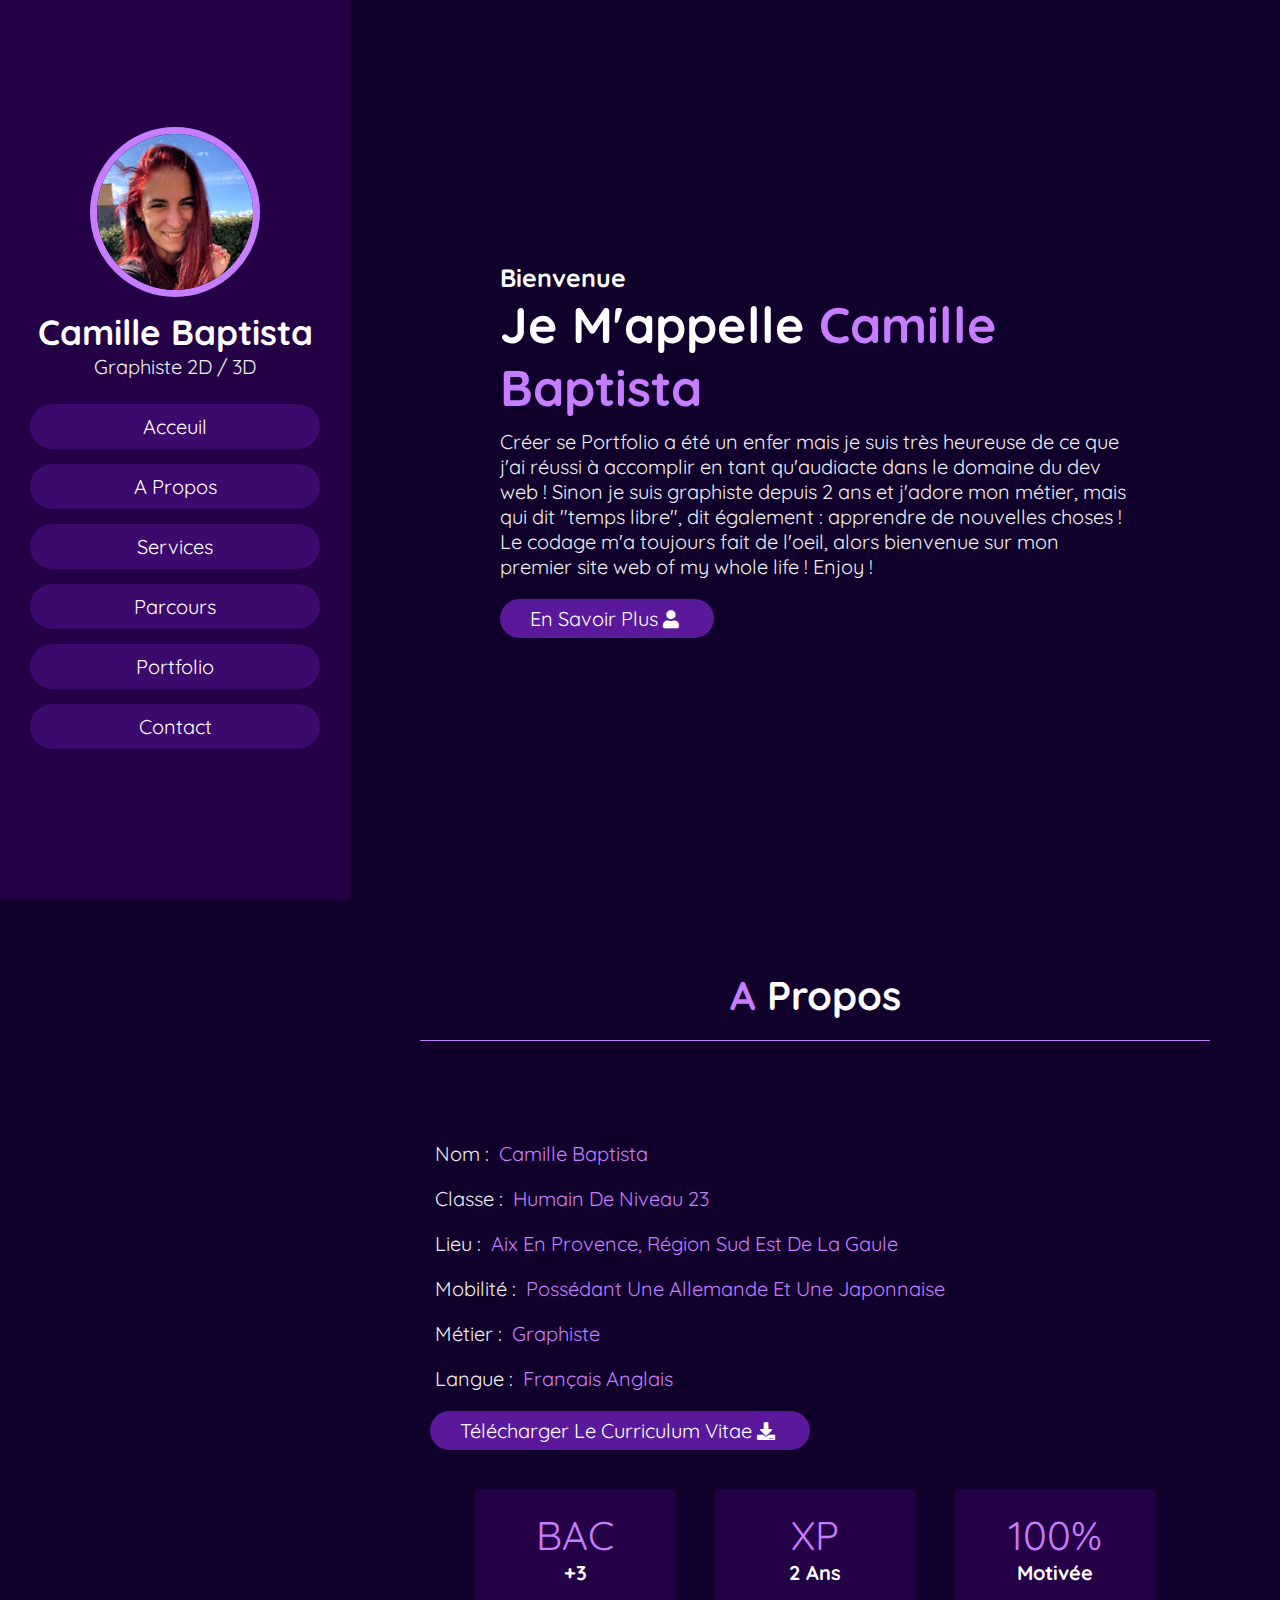
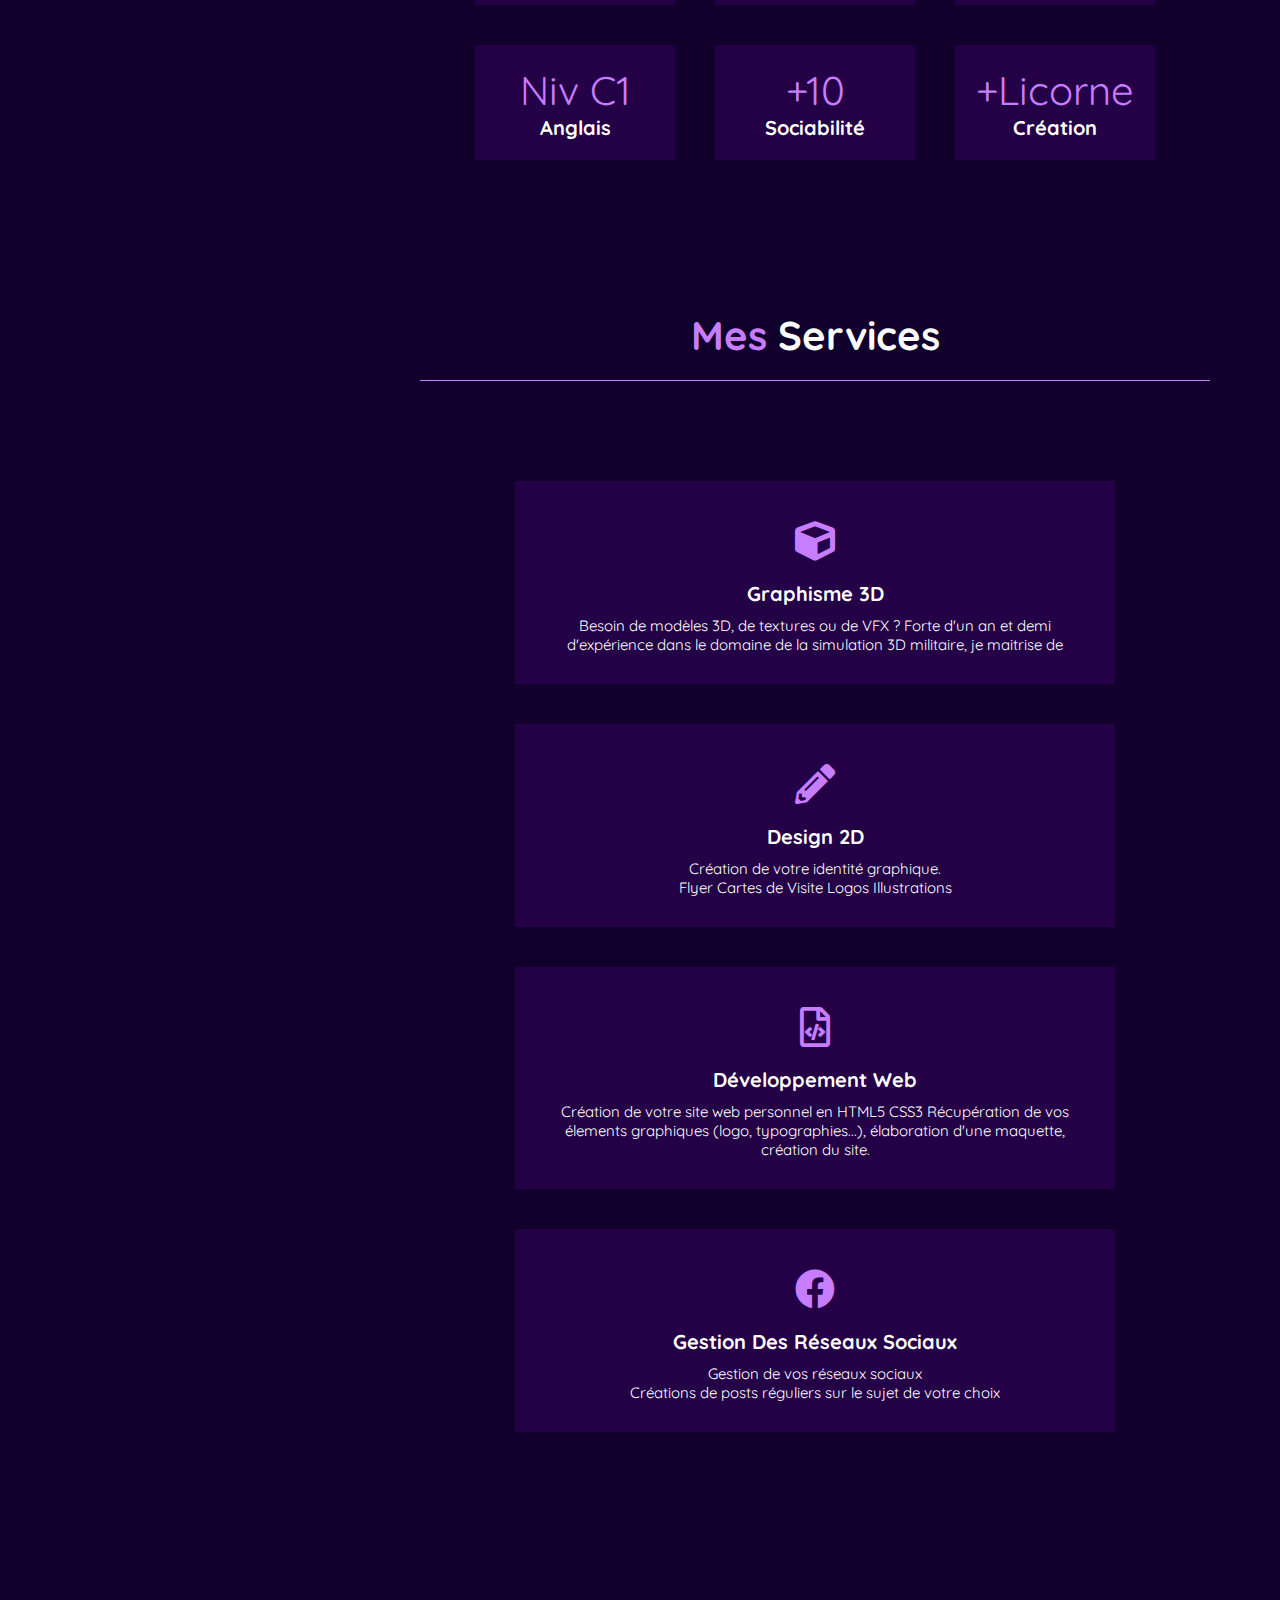
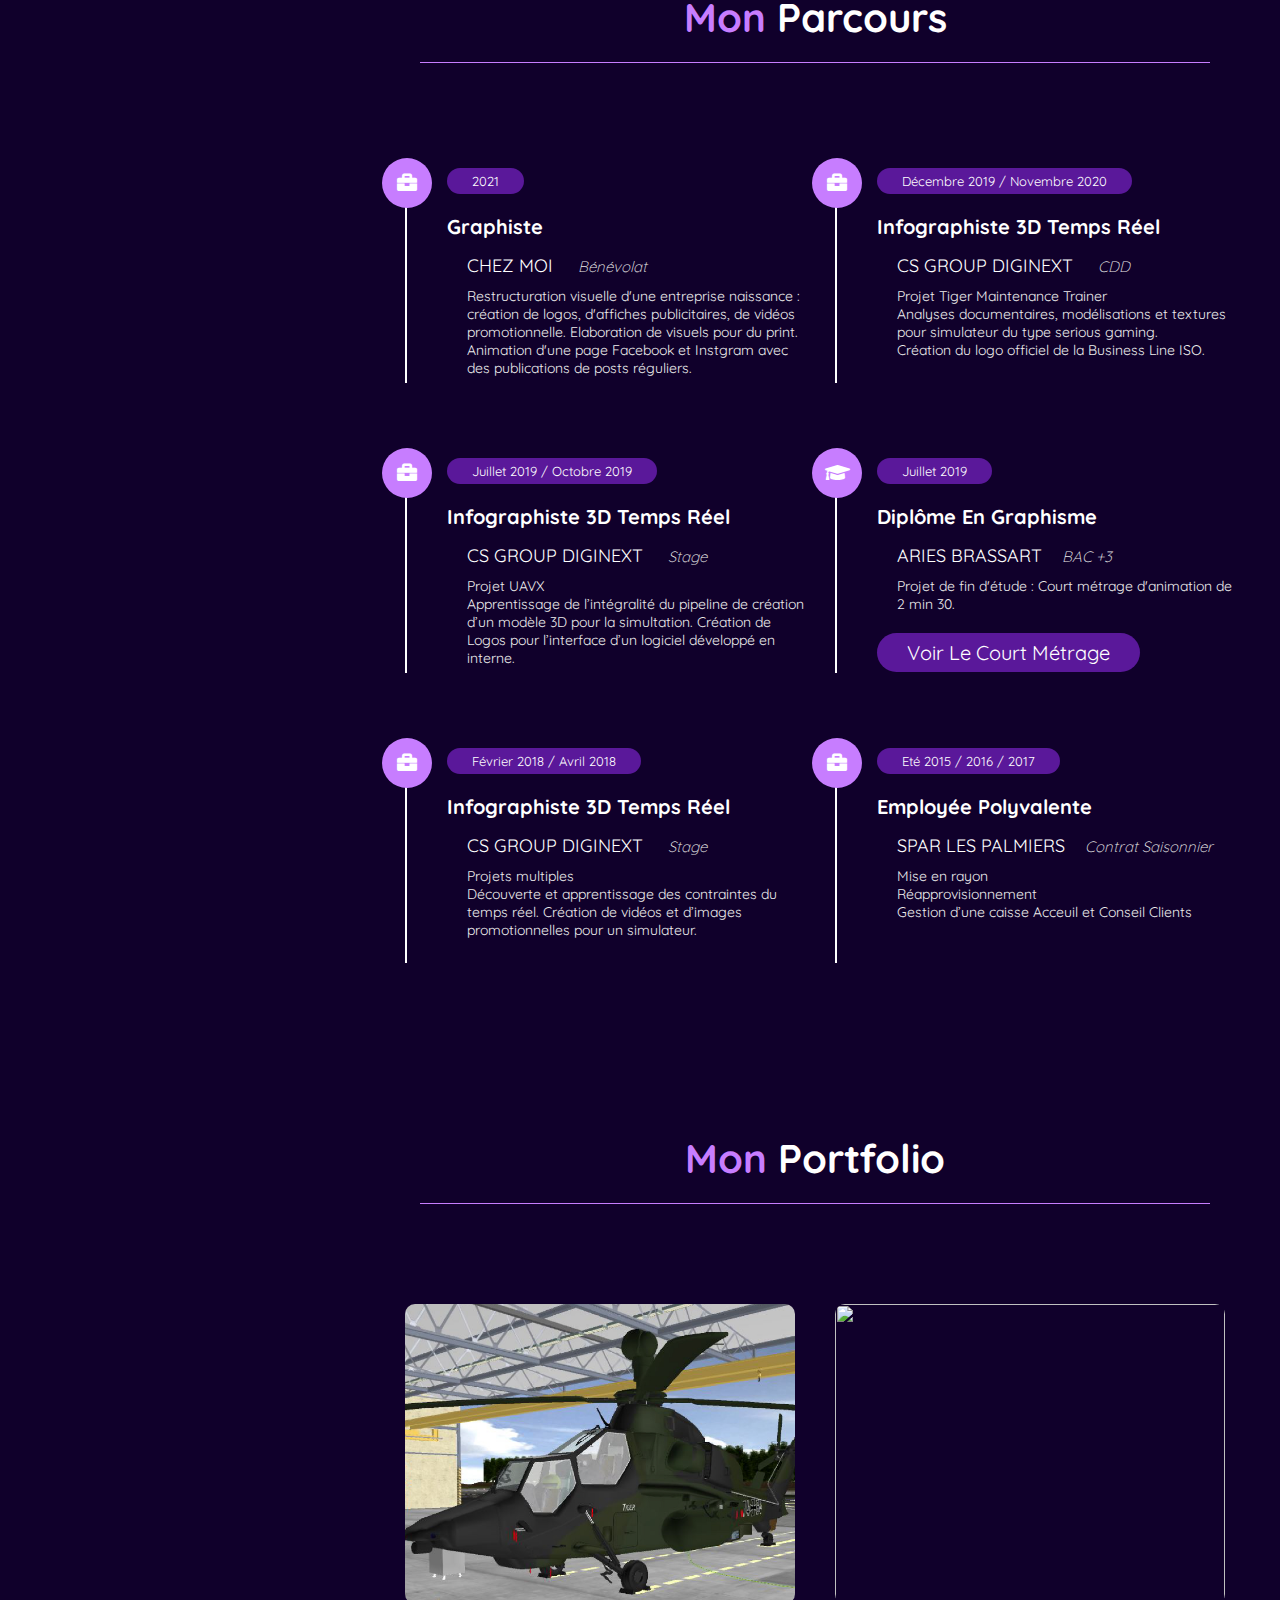
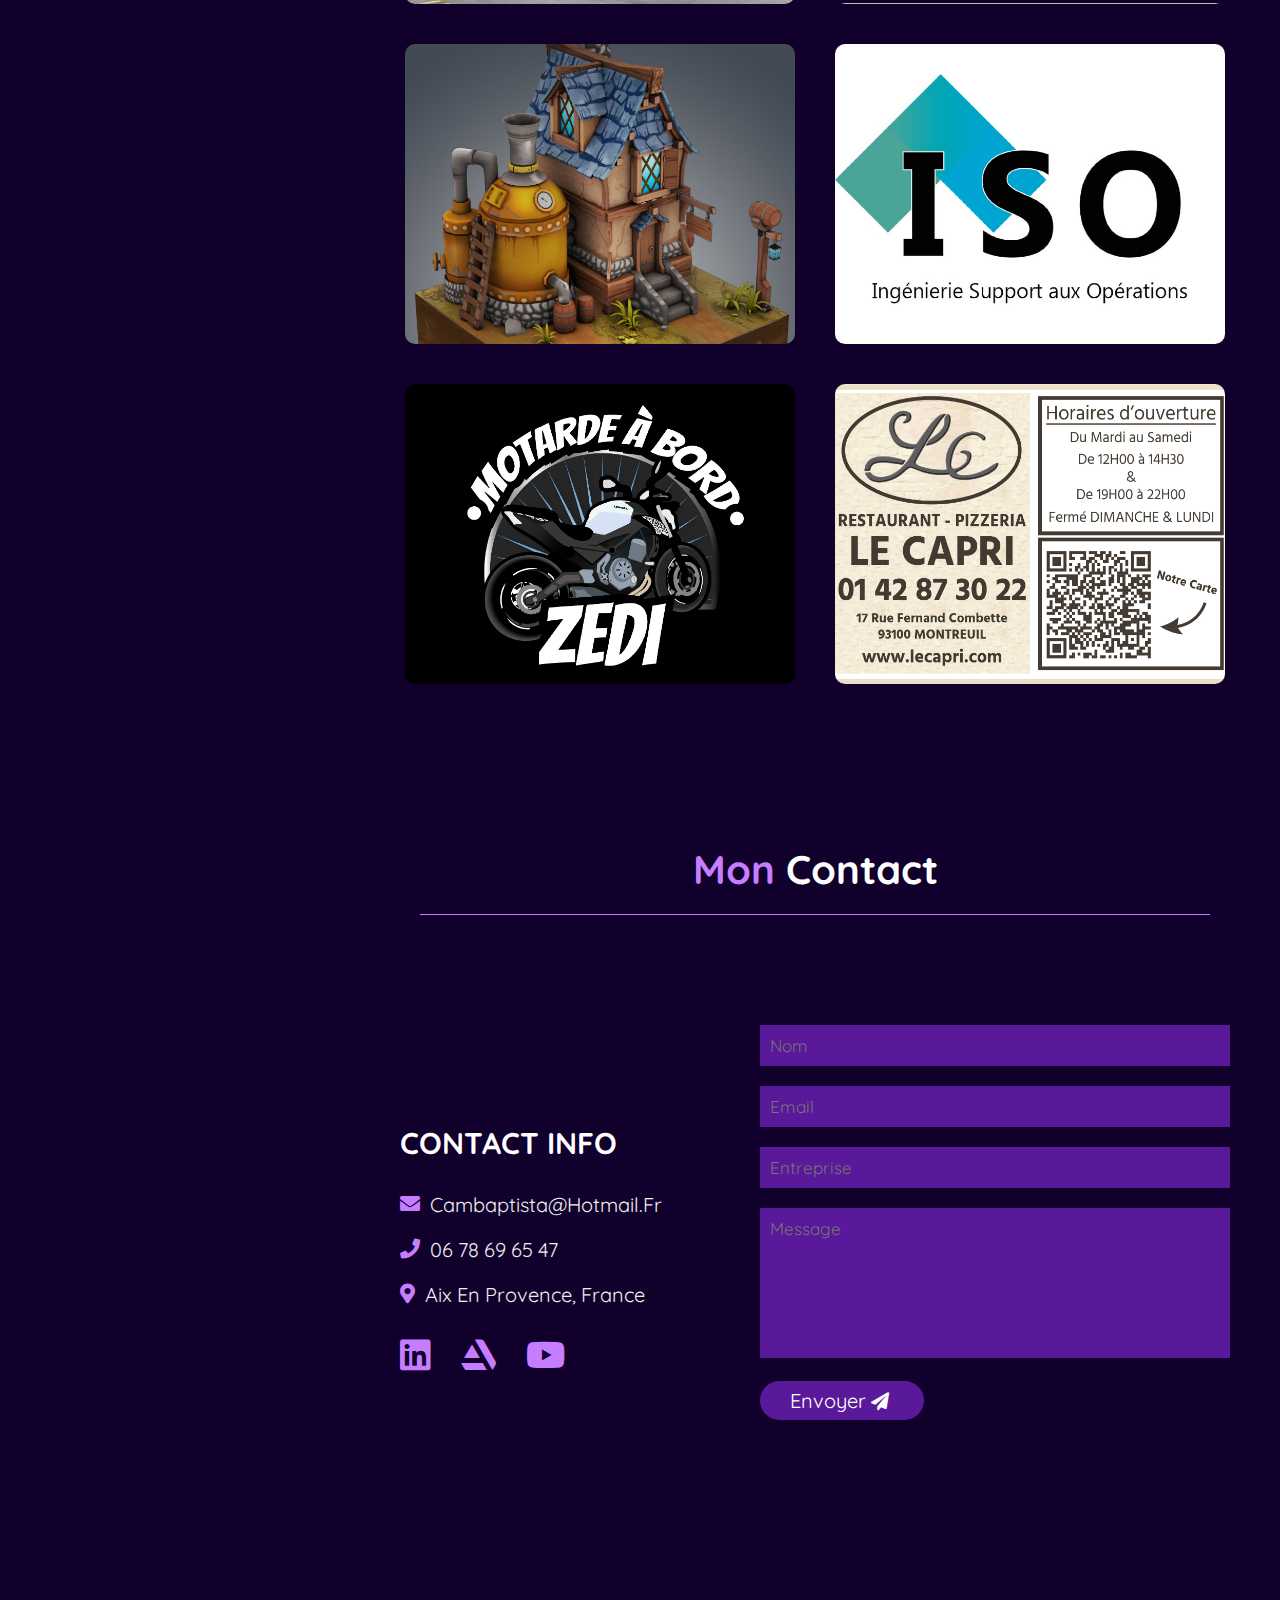
==== index.html @ 727c3b1a "first_ commit" ====
<!DOCTYPE html>

<html>

<head>
    <title> Portefolio Index </title>
    <meta charset="utf-8" />
    <meta name="viewport" content="width=device-width, initial-scale=1.0">
    <link rel="stylesheet" href="index_style.css" />

    <!-- Liens pour les logos -->

    <link rel="stylesheet" href="https://cdnjs.cloudflare.com/ajax/libs/font-awesome/5.15.3/css/all.min.css" />

    <!-- Liens pour les polices -->

</head>

<body>

    <header>

        <div class="user">
            <img src="img/IMG_6802.jpg" alt="">
            <h1 class="name">Camille Baptista</h1>
            <p class="post">Graphiste 2D / 3D</p>
        </div>

        <nav class="NavBar">
            <ul>
                <li><a href="#Acceuil">Acceuil</a></li>
                <li><a href="#apropos">A Propos</a></li>
                <li><a href="#Services">Services</a></li>
                <li><a href="#Parcours">Parcours</a></li>
                <li><a href="#Portfolio">Portfolio</a></li>
                <li><a href="#Contact">Contact</a></li>
            </ul>
        </nav>

    </header>

    <div id="menu" class="fas fa-bars">

    </div>

    <!-- acceuil start  -->

    <section class="acceuil" id="Acceuil">
        <h2>Bienvenue</h2>
        <h1>Je m'appelle <span>Camille Baptista</span></h1>
        <p>Créer se Portfolio a été un enfer mais je suis très heureuse de ce que
            j'ai réussi à accomplir en tant qu'audiacte dans le domaine du dev web !
            Sinon je suis graphiste depuis 2 ans et j'adore mon métier, mais qui dit "temps libre",
            dit également : apprendre de nouvelles choses !
            Le codage m'a toujours fait de l'oeil, alors bienvenue sur mon
            premier site web of my whole life !
            Enjoy !
        </p>
        <a href="#apropos"><button class="btn">En savoir plus<i class="fas fa-user"></i></button></a>


    </section>

    <!-- acceuil end  -->

    <!-- a propos start  -->

    <section class="apropos" id="apropos">

        <h1 class="heading"> <span>A</span> Propos</h1>

        <div class="row">
            <div class="info">
                <h3><span>Nom : </span>Camille Baptista</h3>
                <h3><span>Classe : </span>Humain de niveau 23</h3>
                <h3><span>Lieu : </span>Aix en Provence, région sud est de la Gaule</h3>
                <h3><span>Mobilité : </span>Possédant une allemande et une japonnaise</h3>
                <h3><span>Métier : </span>Graphiste </h3>
                <h3><span>Langue : </span>Français Anglais</h3>
                <a href="#"><button class="btn">Télécharger le Curriculum Vitae<i
                            class="fas fa-download"></i></button></a>

            </div>


            <div class="counter">

                <div class="box">
                    <span>BAC</span>
                    <h3>+3</h3>
                </div>
                <div class="box">
                    <span>XP</span>
                    <h3>2 ans</h3>
                </div>
                <div class="box">
                    <span>100%</span>
                    <h3>motivée</h3>
                </div>
                <div class="box">
                    <span>Niv C1</span>
                    <h3>Anglais</h3>
                </div>
                <div class="box">
                    <span>+10</span>
                    <h3>Sociabilité</h3>
                </div>
                <div class="box">
                    <span>+Licorne</span>
                    <h3>Création</h3>
                </div>
                


            </div>

        </div>

    </section>


    <!-- a propos end  -->


    <!-- Serives start  -->

    <section class="Services" id="Services">

        <h1 class="heading"><span>Mes</span> Services</h1>

        <div class="counter">

            <div class="box">
                <i class="fas fa-cube"></i>
                <h3>Graphisme 3D</h3>
                <p>Besoin de modèles 3D, de textures ou de VFX ?
                    Forte d'un an et demi d'expérience dans le domaine de la simulation 3D militaire,
                    je maitrise de
                </p>
            </div>
            <div class="box">
                <i class="fas fa-pencil-alt"></i>
                <h3>Design 2D</h3>
                <p>Création de votre identité graphique. <br>
                    Flyer Cartes de Visite Logos Illustrations

                </p>
            </div>
            <div class="box">
                <i class="far fa-file-code"></i>
                <h3>Développement web</h3>
                <p>Création de votre site web personnel en HTML5 CSS3
                    Récupération de vos élements graphiques (logo, typographies...),
                    élaboration d'une maquette, création du site.
                </p>
            </div>
            <div class="box">
                <i class="fab fa-facebook"></i>
                <h3>Gestion des réseaux sociaux</h3>
                <p>Gestion de vos réseaux sociaux <br>
                    Créations de posts réguliers sur le sujet de votre choix</p>
            </div>


        </div>

    </section>

    <!-- Serives end  -->

    <!-- Parcours start  -->

    <section class="Parcours" id="Parcours">

        <h1 class="heading"><span>Mon</span> Parcours</h1>

        <div class="box-container">

            <div class="box">
                <i class="fas fa-briefcase"></i>
                <span class="Année">2021</span>
                <h3>Graphiste</h3>
                <h1>CHEZ MOI <span class="contrat">Bénévolat</span></h1>
                <p>Restructuration visuelle d'une entreprise naissance : création de logos, d'affiches publicitaires, de
                    vidéos promotionnelle.
                    Elaboration de visuels pour du print.
                    Animation d'une page Facebook et Instgram avec des publications de posts réguliers.
                </p>
            </div>

            <div class="box">
                <i class="fas fa-briefcase"></i>
                <span class="Année">Décembre 2019 / Novembre 2020</span>
                <h3>Infographiste 3D temps réel</h3>
                <h1>CS GROUP DIGINEXT <span class="contrat">CDD</span></h1>
                <p>Projet Tiger Maintenance Trainer <br>
                    Analyses documentaires, modélisations et
                    textures pour simulateur du type serious gaming. <br>
                    Création du logo officiel de la Business Line ISO.</p>
            </div>

            <div class="box">
                <i class="fas fa-briefcase"></i>
                <span class="Année">Juillet 2019 / Octobre 2019</span>
                <h3>Infographiste 3D temps réel</h3>
                <h1>CS GROUP DIGINEXT <span class="contrat">Stage</span></h1>
                <p>Projet UAVX <br>
                    Apprentissage de l’intégralité du pipeline de
                    création d’un modèle 3D pour la simultation.
                    Création de Logos pour l’interface d’un logiciel
                    développé en interne.</p>
            </div>

            <div class="box">
                <i class="fas fa-graduation-cap"></i>
                <span class="Année">Juillet 2019</span>
                <h3>Diplôme en Graphisme</h3>
                <h1>ARIES BRASSART<span class="contrat">BAC +3</span></h1>
                <p>Projet de fin d'étude : Court métrage d'animation de 2 min 30.</p>
                <a href="https://youtu.be/GjsNKvAYX8k" target="blank"><button class="btn">Voir le court
                        métrage</button></a>

            </div>

            <div class="box">
                <i class="fas fa-briefcase"></i>
                <span class="Année">Février 2018 / Avril 2018</span>
                <h3>Infographiste 3D temps réel</h3>
                <h1>CS GROUP DIGINEXT <span class="contrat">Stage</span></h1>
                <p>Projets multiples <br>
                    Découverte et apprentissage des contraintes du
                    temps réel.
                    Création de vidéos et d’images promotionnelles
                    pour un simulateur.</p>
            </div>

            <div class="box">
                <i class="fas fa-briefcase"></i>
                <span class="Année">Eté 2015 / 2016 / 2017</span>
                <h3>Employée Polyvalente</h3>
                <h1>SPAR LES PALMIERS<span class="contrat">Contrat Saisonnier</span></h1>
                <p>Mise en rayon <br>
                    Réapprovisionnement <br>
                    Gestion d’une caisse Acceuil et Conseil Clients</p>
            </div>


        </div>


    </section>

    <!-- Parcours end  -->

    <!-- Portfolio start  -->

    <section class="Portfolio" id="Portfolio">

        <h1 class="heading"><span>Mon</span> Portfolio</h1>


        <div class="box-container">

            <div class="box">
                <img src="img/tigre_al_Plan de travail 1.jpg" alt="">
            </div>
            <div class="box">
                <img src="img/qbert_Plan de travail 1.jpg" alt="">
            </div>
            <div class="box">
                <img src="img/maison_Plan de travail 1.jpg" alt="">
            </div>
            <div class="box">
                <img src="img/logo_cs_Plan de travail 1.jpg" alt="">
            </div>
            <div class="box">
                <img src="img/zedi_Plan de travail 1.jpg" alt="">
            </div>
            <div class="box">
                <img src="img/lecapri_Plan de travail 1.jpg" alt="">
            </div>



        </div>
    </section>

    <!-- Portfolio end  -->


    <!-- Contact start  -->

    <section class="Contact" id="Contact">

        <h1 class="heading"><span>Mon</span> Contact</h1>

        <div class="row">

            <div class="content">

                <h3 class="title">Contact info</h3>

                <div class="info">
                    <h3> <i class="fas fa-envelope"></i> cambaptista@hotmail.fr</h3>
                    <h3> <i class="fas fa-phone"></i> 06 78 69 65 47</h3>
                    <h3> <i class="fas fa-map-marker-alt"></i> Aix en Provence, France</h3>
                    
                    <ul>
                        <li><a href="https://www.linkedin.com/in/camille-baptista-3455ba14b/" target="blank" class="fab fa-linkedin"></a></li>
                        <li><a href="https://www.artstation.com/cambaptista" target="blank" class="fab fa-artstation"></a></li>
                        <li><a href="https://youtube.com/playlist?list=PLXp52HoN_NQdNvUBEl_k9hLmnSMXoSxYO" target="blank" class="fab fa-youtube"></a></li>
                    </ul>
                
                </div>


            </div>

            <form action="recup_donnees.php" method="post">

                <input type="text" placeholder="Nom" class="box" name="nom" required>
                <input type="email" placeholder="Email" class="box" name="email" required>
                <input type="text" placeholder="Entreprise" class="box" name="entreprise" required>
                <textarea name="text" id="" cols="30" rows="10" class="box message" placeholder="Message"></textarea required>
                <button name="envoyer" type="submit" class="btn">Envoyer<i class="fas fa-paper-plane"></i></button>

            </form>

        </div>

    </section>

    <!-- Contact end  -->

    <!-- Scroll top button  -->

    <a href="#Acceuil" class="top">
        <i class="fas fa-chevron-circle-up"></i>
    </a>


    <!-- jquery cdn link  -->
    <script src="https://cdnjs.cloudflare.com/ajax/libs/jquery/3.6.0/jquery.min.js"></script>

    <!-- custom js file link  -->
    <script src="script.js"></script>

</body>

</html>
---- index_style.css ----
@import url('https://fonts.googleapis.com/css2?family=Quicksand:wght@300;400;500&display=swap');


:root{
    --yellow:#c77dff;
    --purplebox: #240046;
    --purplemid: #5a189a;
}

*{
    font-family: 'Quicksand', sans-serif;
    margin:0; padding:0;
    box-sizing: border-box;
    text-decoration: none;
    outline: none; border:none;
    text-transform: capitalize;
    transition: all .2s linear;
}

*::selection{
    background:var(--yellow);
    color:#333;
}

html{
    font-size: 62.5%;
    overflow-x: hidden;
}

html::-webkit-scrollbar{
    width:1.4rem;
}

html::-webkit-scrollbar-track{
    background: var(--purplebox);
}

html::-webkit-scrollbar-thumb{
    background:var(--yellow);
}

body{
    background:#10002b;
    overflow-x: hidden;
    padding-left: 35rem;
}

p{
    text-transform: none;
}

section{
    min-height: 100vh;
    padding: 5rem 1rem;
}

.heading{
    text-align: center;
    margin: 0 6rem;
    margin-bottom: 6rem;
    font-size: 4rem;
    padding: 2rem;
    border-bottom: .1rem solid var(--yellow);
    color: #fff;
}
.heading span{
    color: var(--yellow);
}

.btn{
    padding: .7rem 3rem;
    background: var(--purplemid);
    color: #fff;
    cursor: pointer;
    margin-top: 1rem;
    font-size: 2rem;
    border-radius: 5rem;
}

.btn:hover{
    background: var(--yellow);
}

.btn i{
    padding: 0 .5rem;
    font-size: 1.8rem;
}



header{
    position: fixed;
    top:0; left:0;
    z-index: 1000;
    height:100%;
    width:35rem;
    background:var(--purplebox);
    display: flex;
    align-items: center;
    justify-content: center;
    flex-flow: column;
    text-align: center;
}

header .user img{
    height:17rem;
    width:17rem;
    border-radius: 50%;
    object-fit: cover;
    margin-bottom: 1rem;
    border:.7rem solid var(--yellow);
}

header .user .name{
    font-size: 3.5rem;
    color: #fff;
}

header .user .post{
    font-size: 2rem;
    color: #eee;
}

header .NavBar{
    width: 100%;
}

header .NavBar ul{
    list-style: none;
    padding: 1rem 3rem;
}

header .NavBar ul li a{
    display: block;
    padding: 1rem;
    margin: 1.5rem 0;
    background: #3c096c;
    color: #fff;
    font-size: 2rem;
    border-radius: 5rem;
}

header .NavBar ul li a:hover{
    background: var(--yellow);
}

#menu{
    position: fixed;
    top: 2rem ; right: 2rem;
    background: #240046;
    color: #fff;
    cursor: pointer;
    font-size: 2.5rem;
    padding: 1rem 1.5rem ;
    z-index: 1000;
    display: none;
}

/* ACCEUIL */

.acceuil{
    display: flex;
    justify-content: center;
    flex-flow: column;
    padding: 0 15rem;
}

.acceuil h2{
    font-size: 2.5rem;
    color: #fff;
}
.acceuil h1{
    font-size: 5rem;
    color: #fff;
}

.acceuil h1 span{
    color: var(--yellow);
}
.acceuil p{
    text-transform: none;
    font-size: 2rem;
    color: #eee;
    padding: 1rem 0;
}


/* A PROPOS */

.apropos .row{
    display: flex;
    align-items: center;
    justify-content: center;
    flex-wrap: wrap;
    padding: 1rem;
}

.apropos .row .info{
    flex: 1 1 48rem;
    padding: 2rem 1rem;
    padding-left: 6rem;
}

.apropos .row .info h3{
    font-size: 2rem;
    color: var(--yellow);
    padding: 1rem 0;
    font-weight: normal;
}
.apropos .row .info h3 span{
    color: #eee;
    padding: 0 .5rem;
}

.apropos .row .counter{
    flex: 1 1 48rem;
    display: flex;
    justify-content: center;
    flex-wrap: wrap;
}
.apropos .row .counter .box{
    width: 20rem;
    background: var(--purplebox);
    text-align: center;
    padding: 2rem;
    margin: 2rem;
}
.apropos .row .counter .box span{
    font-size: 4rem;
    color: var(--yellow);
}
.apropos .row .counter .box h3{
    font-size: 2rem;
    color: #fff;
}


/* SERVICES */

.Services .counter{
    flex: 1 1 48rem;
    padding: 2rem 0;
    display: flex;
    justify-content: center;
    flex-wrap: wrap;
}
.Services .counter .box{
    width: 60rem;
    background: var(--purplebox);
    text-align: center;
    padding: 2rem;
    margin: 2rem;
}
.Services .counter .box i{
    font-size: 4rem;
    padding: 2rem;
    color: var(--yellow);
}
.Services .counter .box h3{
    font-size: 2rem;
    color: #fff;
}
.Services .counter .box p{
    font-size: 1.5rem;
    padding: 1rem;
    color: #fff;
    text-transform: none;
}

/* PARCOURS */

.Parcours .box-container{
    display: flex;
    align-items: center;
    justify-content: space-around;
    flex-wrap: wrap;
    padding: 1rem 2rem;
    padding-left: 3rem;
}

.Parcours .box-container .box{
    width: 40rem;
    height: 21rem;
    margin: 4rem 1rem;
    padding-left: 4rem;
    border-left: .2rem solid #fff;
    position: relative;
}
.Parcours .box-container .box i{
    position: absolute;
    top: -1.5rem; left: -2.5rem;
    height: 5rem;
    width: 5rem;
    border-radius: 50%;
    line-height: 5rem;
    text-align: center;
    font-size: 2rem;
    color: #fff;
    background: var(--yellow);
}
.Parcours .box-container .box .Année{
    font-size: 1.3rem;
    background: var(--purplemid);
    color: #fff;
    border-radius: 5rem;
    padding: .5rem 2.5rem;
}
.Parcours .box-container .box h3{
    font-size: 2rem;
    color: #fff;
    padding-top: 2.5rem;
}
.Parcours .box-container .box h1{
    font-size: 1.8rem;
    color: #fff;
    padding-top: 1.5rem;
    margin-left: 2rem;
    font-weight: normal;
}
.Parcours .box-container .box h1 .contrat{
    font-size: 1.5rem;
    color: #eee;
    padding-top: 1.5rem;
    margin-left: 2rem;
    font-weight: lighter;
    font-style: italic;
}
.Parcours .box-container .box p{
    font-size: 1.4rem;
    color: #eee;
    padding: 1rem 0;
    margin-left: 2rem;
}

/* PORTFOLIO */

.Portfolio .box-container{
    display: flex;
    align-items: center;
    justify-content: center;
    flex-wrap: wrap;
    padding: 2rem 0;
}

.Portfolio .box-container .box{
    height: 30rem;
    width: 39rem;
    border-radius: 1rem;
    margin: 2rem;
    overflow: hidden;
    cursor: pointer;
}

.Portfolio .box-container .box img{
    height: 100%;
    width: 100%;
    object-fit: cover;
}

.Portfolio .box-container .box:hover img{
    transform: scale(1.2);
}

/* CONTACT */

.Contact .row{
    display: flex;
    align-items: center;
    justify-content: center;
    flex-wrap: wrap;
}

.Contact .row .content{
    flex: 1 1 30rem;
    padding: 4rem;
    padding-bottom: 0;
}

.Contact .row form{
    flex: 1 1 45rem;
    padding: 2rem;
    margin: 2rem;
    padding-bottom: 4rem;
}

.Contact .row form .box{
    padding: 1rem;
    margin: 1rem 0;
    background: var(--purplemid);
    color: #fff;
    text-transform: none;
    font-size: 1.7rem;
    width: 100%;
}

.Contact .row form .box::placeholder{
    text-transform: capitalize;
}

.Contact .row form .message{
    height: 15rem;
    resize: none;
}

.Contact .row .content .title{
    text-transform: uppercase;
    color: #fff;
    font-size: 3rem;
    padding-bottom: 2rem;
}

.Contact .row .content .info h3{
    display: flex;
    align-items: center;
    font-size: 2rem;
    color: #eee;
    padding: 1rem 0;
    font-weight: normal;
}
.Contact .row .content .info h3 i{
    padding-right: 1rem;
    color: var(--yellow);
}

.Contact .row .content .info ul{
    display: flex;
    list-style: none;
    margin-top: 2rem;
}

.Contact .row .content .info ul li a {
    color: var(--yellow);
    font-size: 3.5rem;
    padding-right: 3rem;
}

/* SCROLL TOP BOUTON */

.top{
    position: fixed;
    bottom: 5rem; right: 5rem;
    z-index: 100;
    display: none;
}
.top{
    font-size: 7rem;
    color: #eee;
}

/* media queries*/

@media (max-width:1200px){

    html{
        font-size:55%;
    }

    .acceuil{
        padding: 1rem 4rem;
    }
}

@media (max-width:991px){

    header{
        left: -120%;
    }

    header.toggle{
        left: -0;
    }

    #menu{
        display: block;
    }

    body{
        padding: 0;
    }
}

@media (max-width:768px){

    html{
        font-size: 50%;
    }

}

@media (max-width:400px){

    header{
        width: 100vw;
    }

    .heading{
        margin: 0 3rem;
    }

    .apropos .row .counter .box{
        width: 100%;
    }
    .apropos .row .info{
        padding: 1rem;
    }

    .Portfolio .box-container .box {
        width: 100%;
    }

    .Contact .row form{
        margin: 3rem 0;
    }
    
}
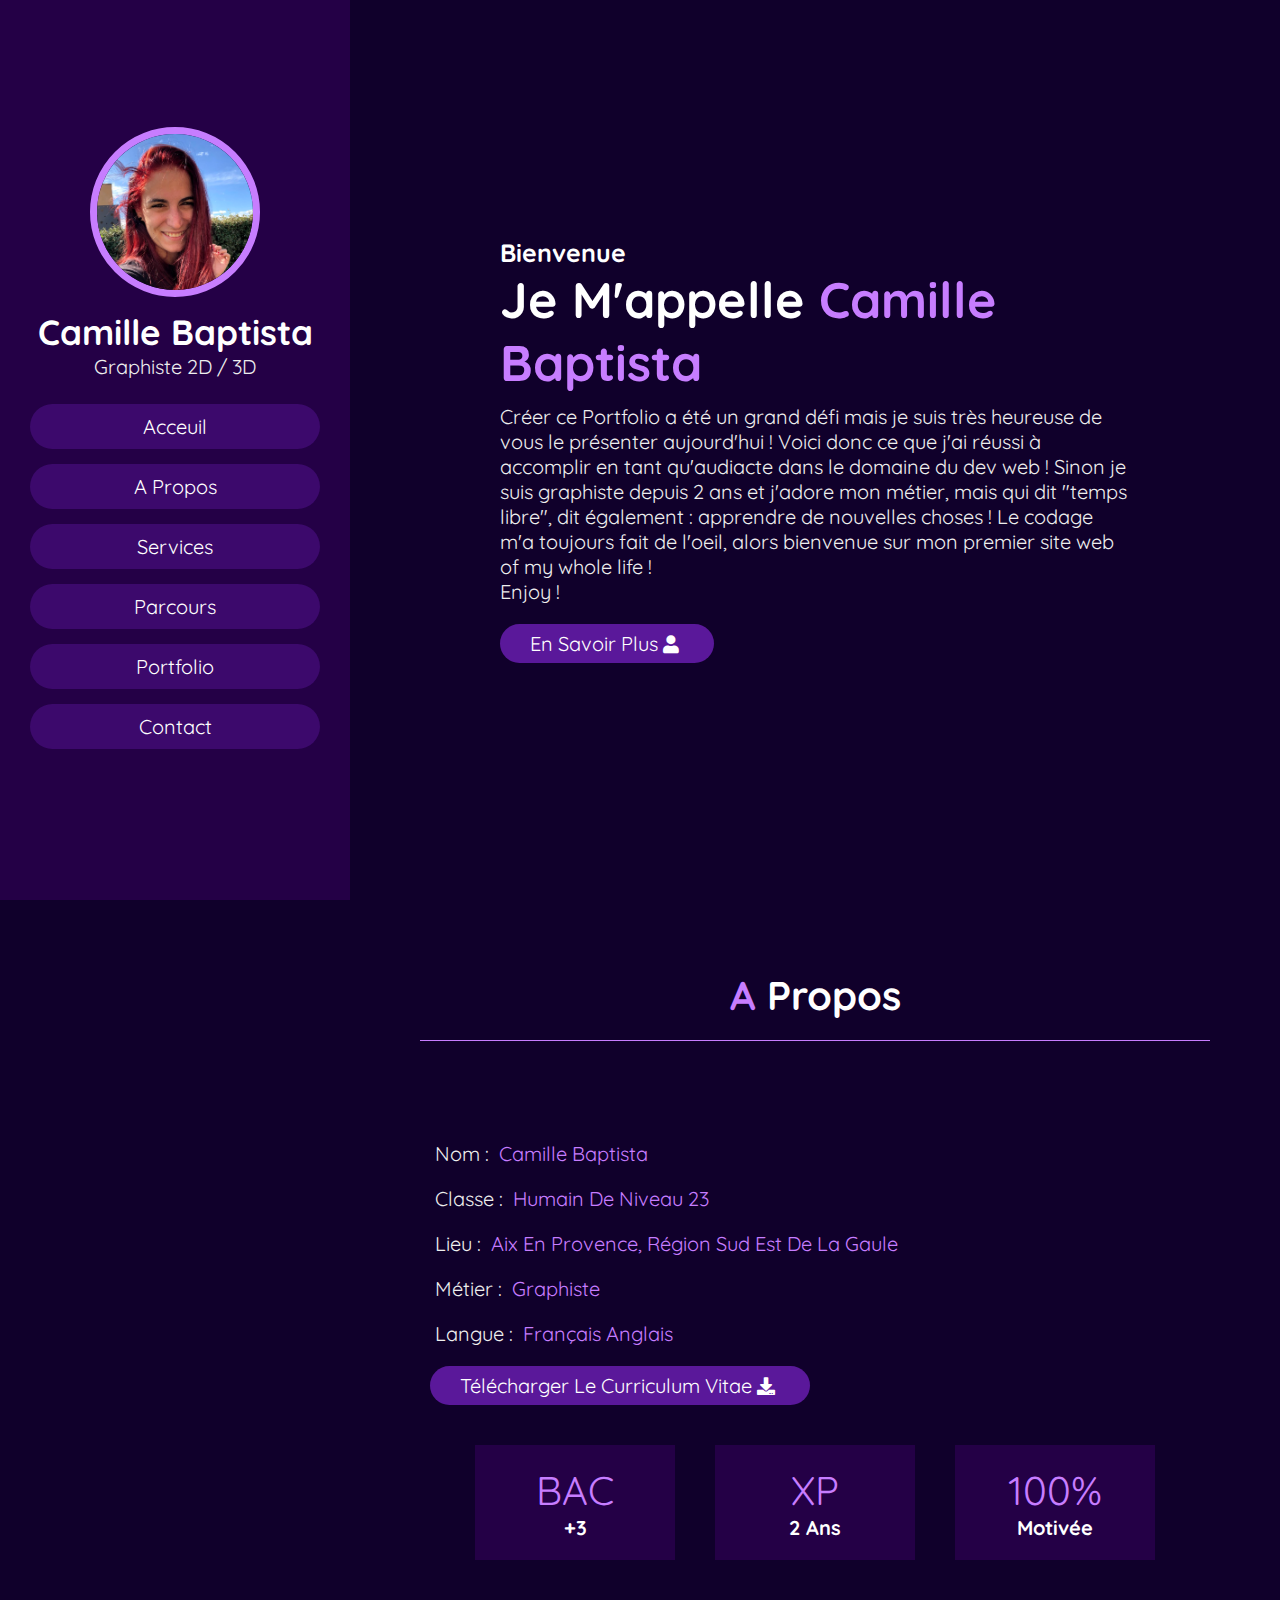
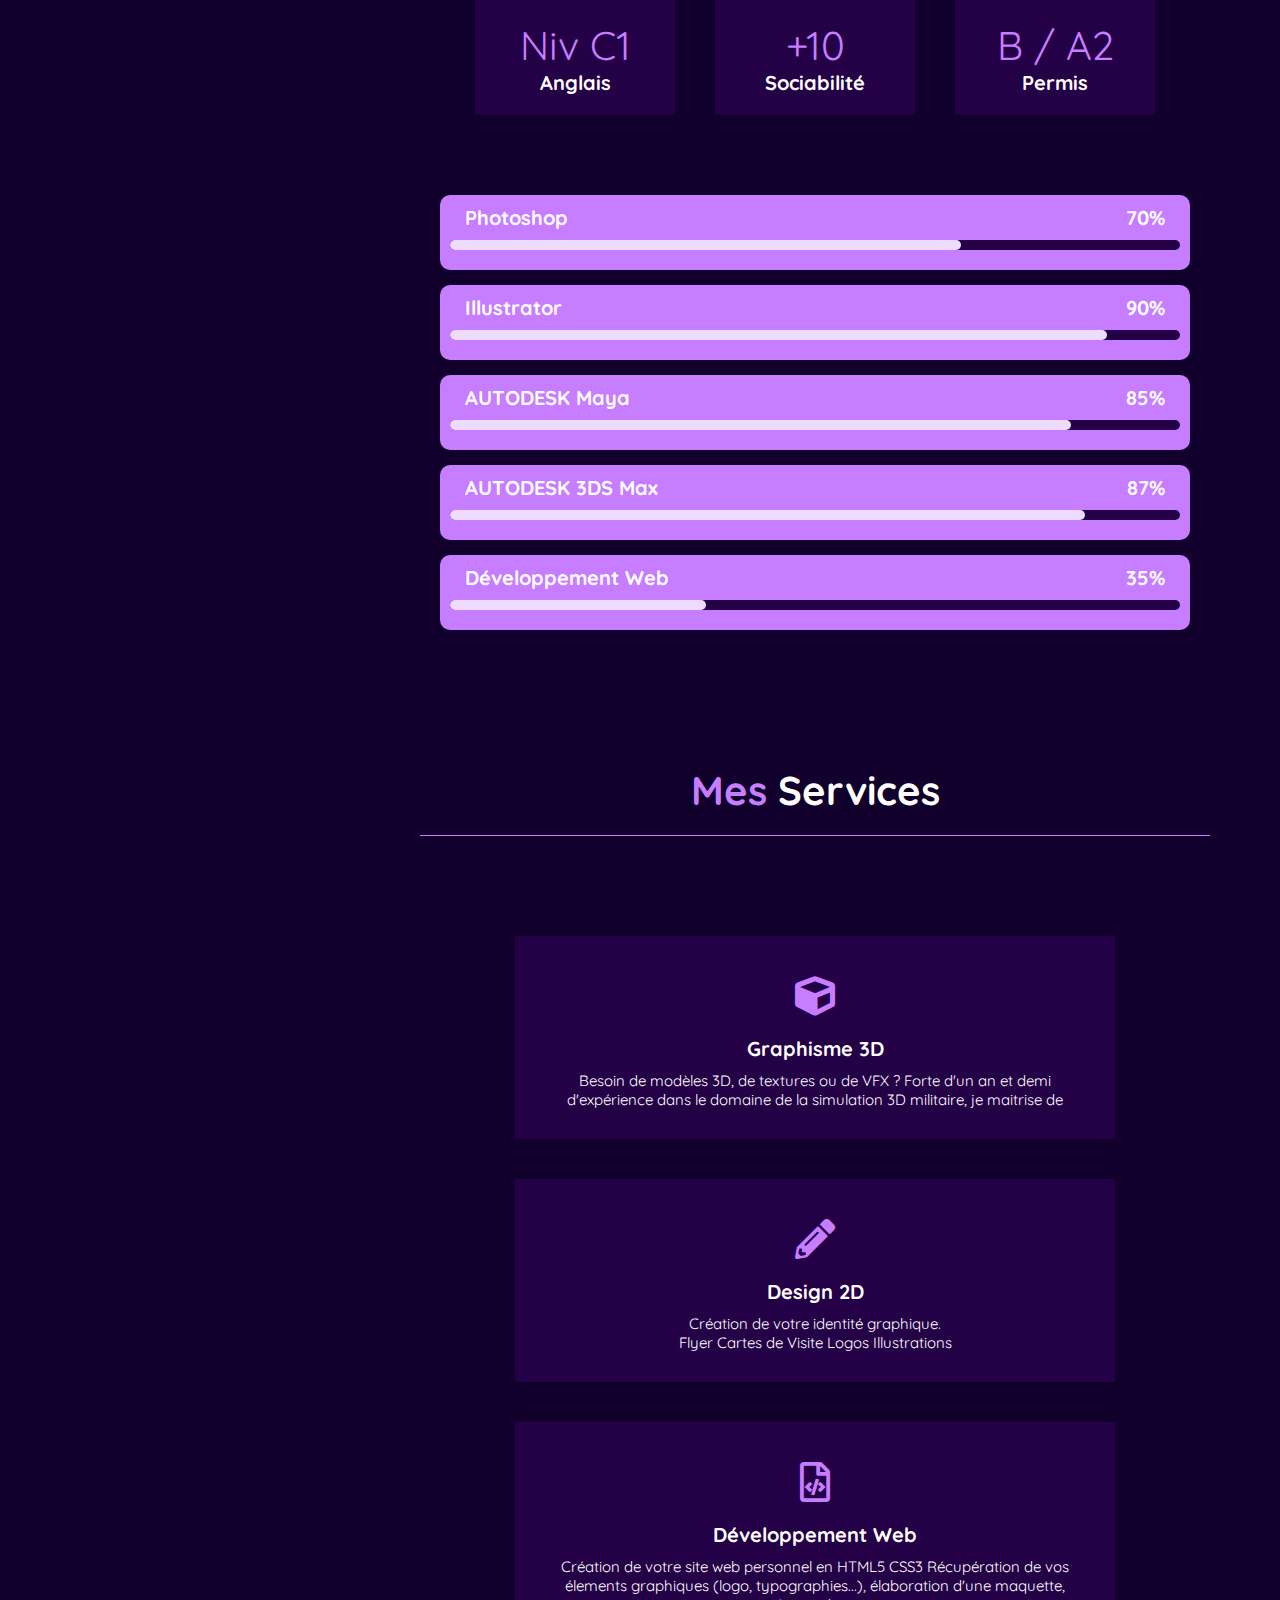
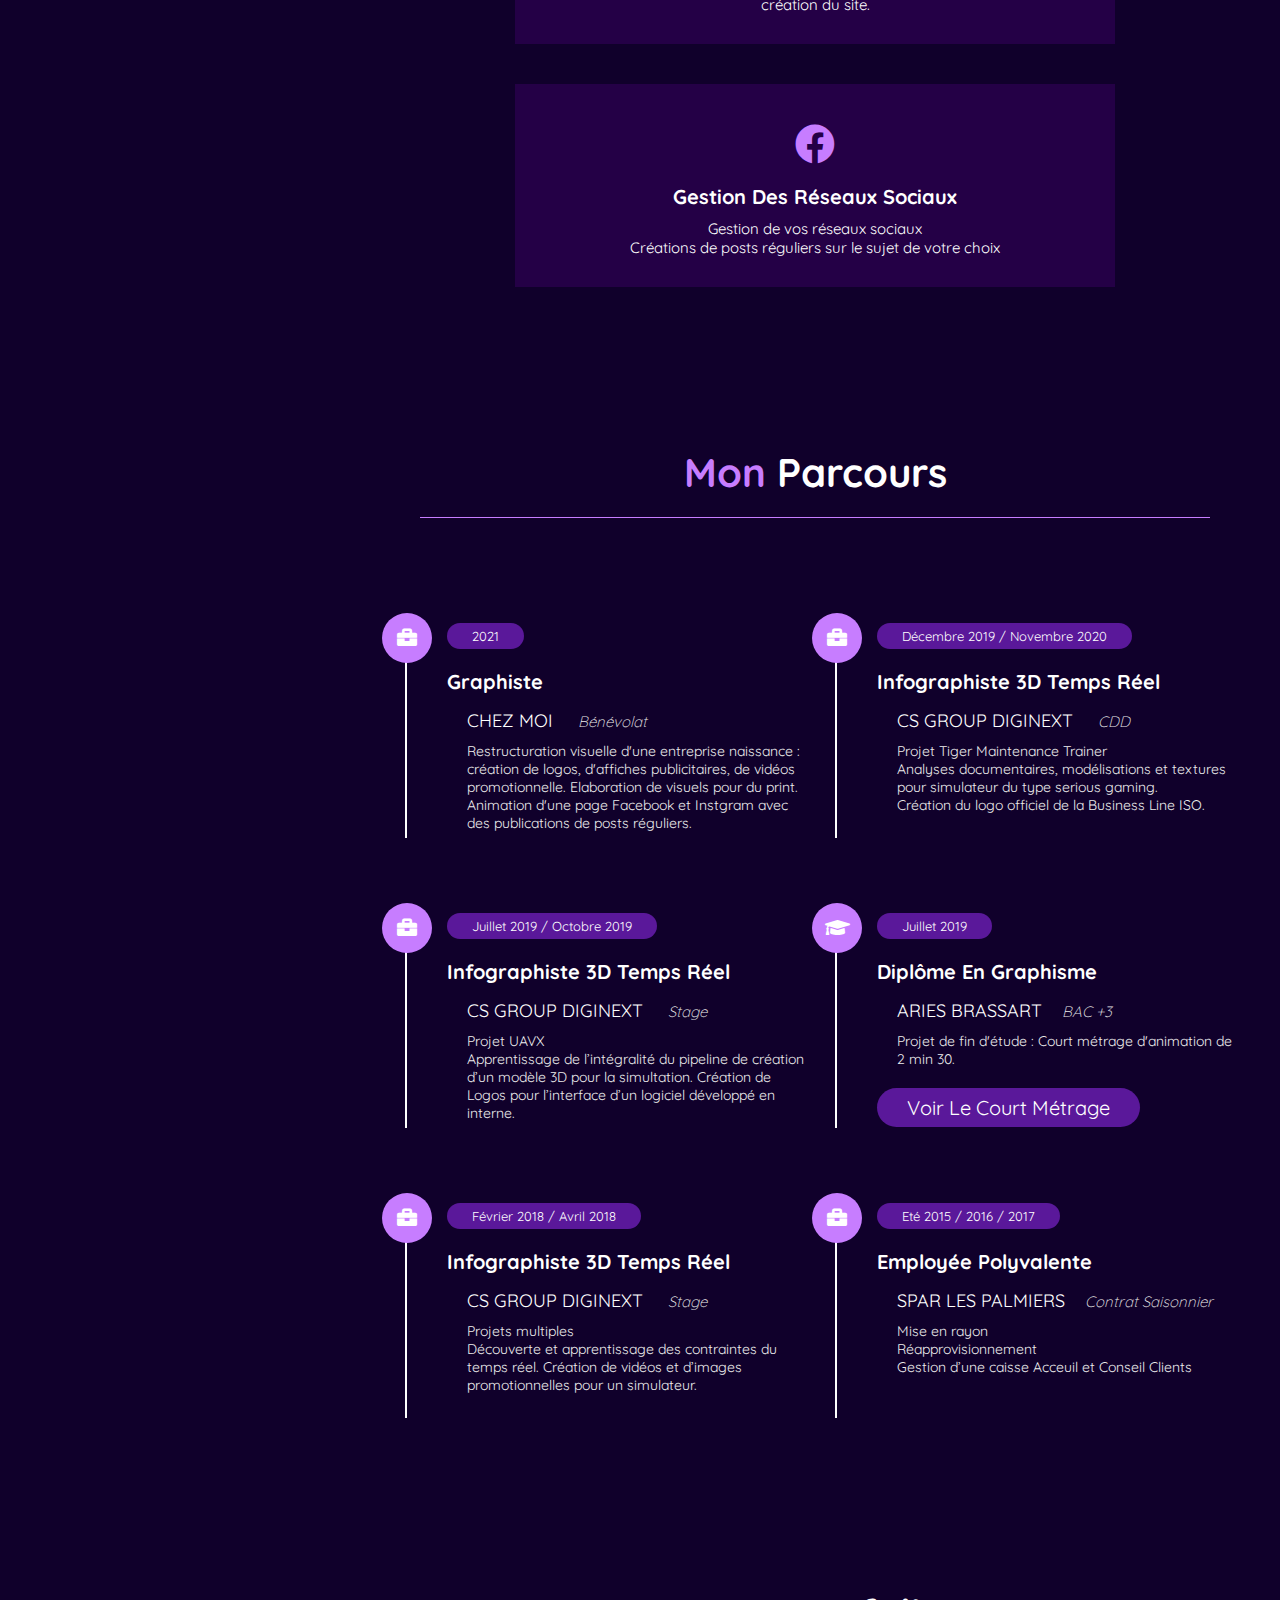
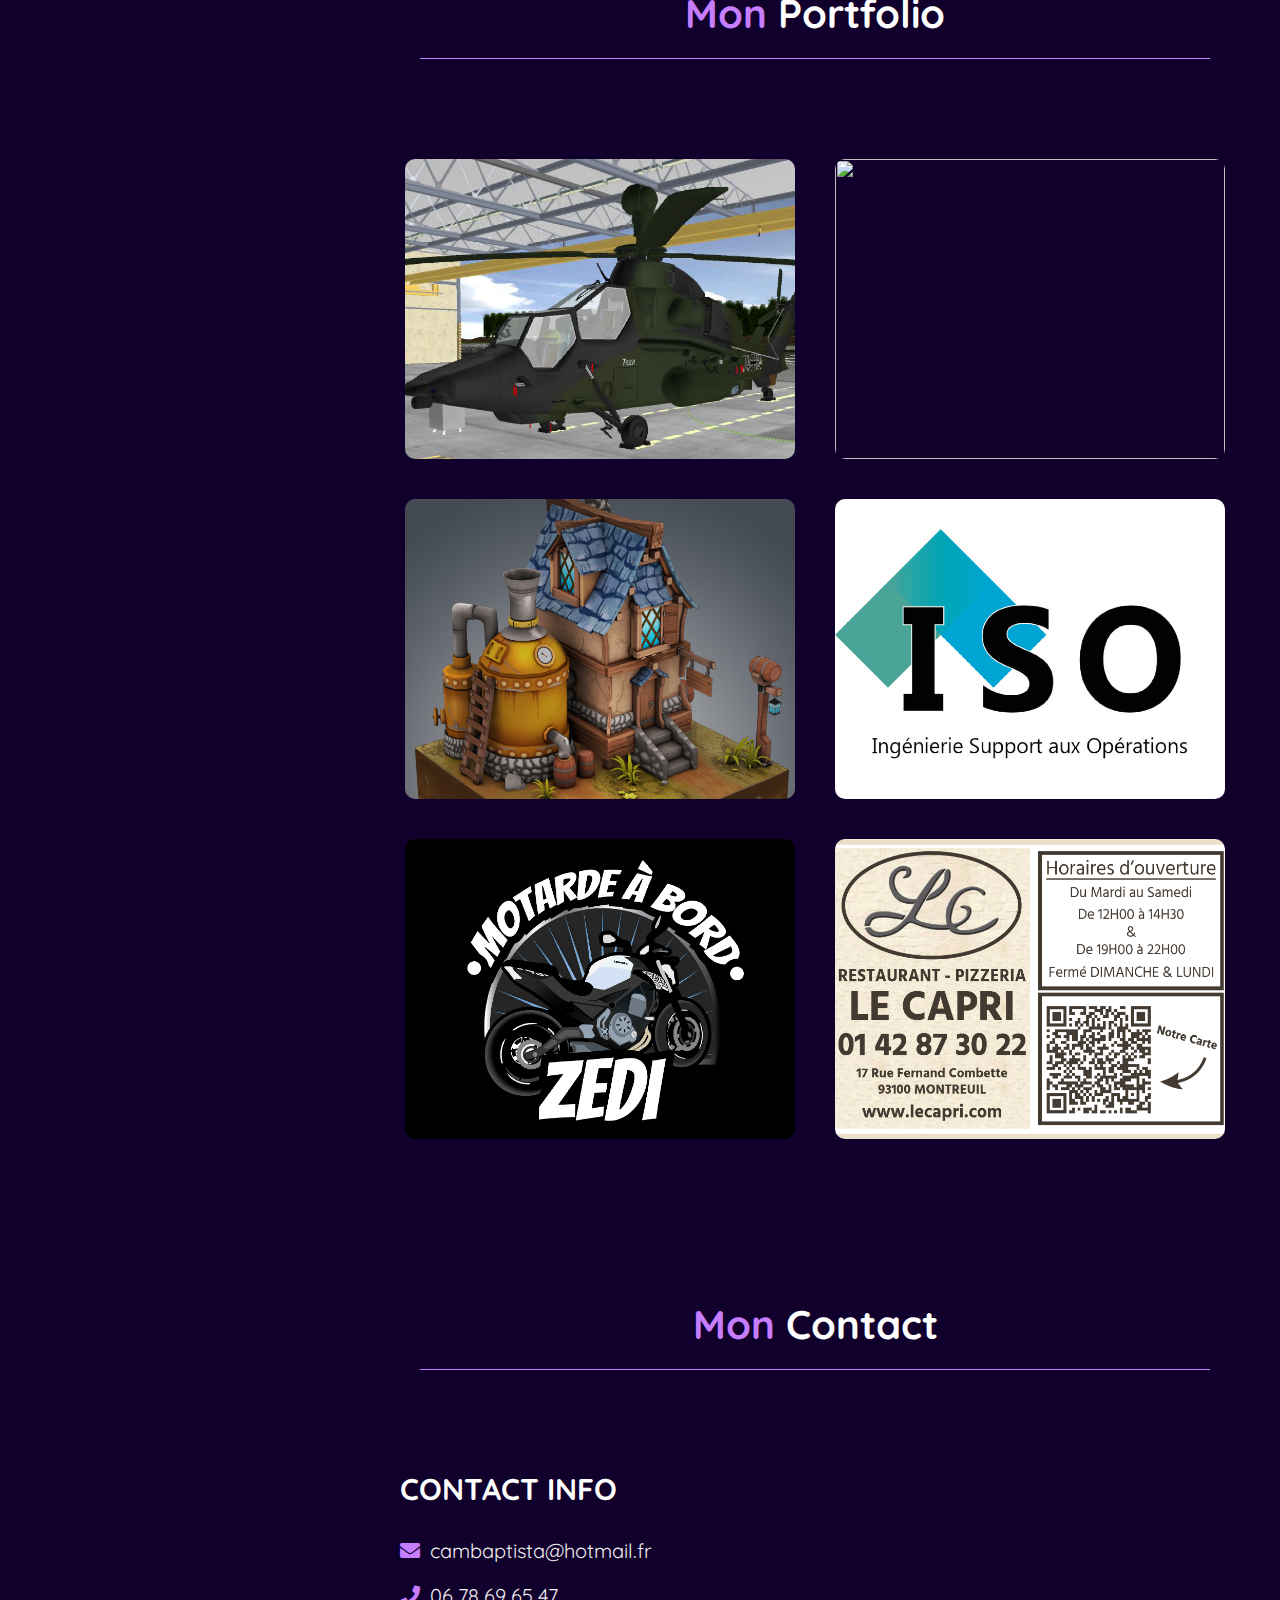
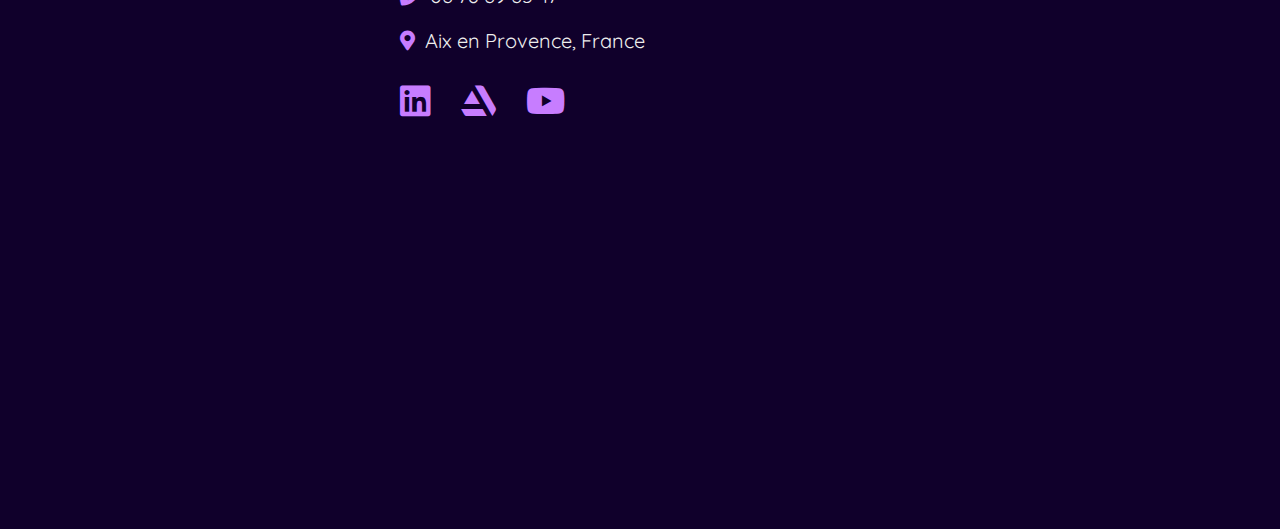
==== commit 9859ffa4: "supp contact" ====
--- a/index.html
+++ b/index.html
@@ -48,12 +48,12 @@
     <section class="acceuil" id="Acceuil">
         <h2>Bienvenue</h2>
         <h1>Je m'appelle <span>Camille Baptista</span></h1>
-        <p>Créer se Portfolio a été un enfer mais je suis très heureuse de ce que
-            j'ai réussi à accomplir en tant qu'audiacte dans le domaine du dev web !
+        <p>Créer ce Portfolio a été un grand défi mais je suis très heureuse de vous le présenter aujourd'hui !
+            Voici donc ce que j'ai réussi à accomplir en tant qu'audiacte dans le domaine du dev web !
             Sinon je suis graphiste depuis 2 ans et j'adore mon métier, mais qui dit "temps libre",
             dit également : apprendre de nouvelles choses !
             Le codage m'a toujours fait de l'oeil, alors bienvenue sur mon
-            premier site web of my whole life !
+            premier site web of my whole life ! <br>
             Enjoy !
         </p>
         <a href="#apropos"><button class="btn">En savoir plus<i class="fas fa-user"></i></button></a>
@@ -74,11 +74,10 @@
                 <h3><span>Nom : </span>Camille Baptista</h3>
                 <h3><span>Classe : </span>Humain de niveau 23</h3>
                 <h3><span>Lieu : </span>Aix en Provence, région sud est de la Gaule</h3>
-                <h3><span>Mobilité : </span>Possédant une allemande et une japonnaise</h3>
                 <h3><span>Métier : </span>Graphiste </h3>
                 <h3><span>Langue : </span>Français Anglais</h3>
-                <a href="#"><button class="btn">Télécharger le Curriculum Vitae<i
-                            class="fas fa-download"></i></button></a>
+                <a href="doc/CV_baptista_camille.pdf" target="blank"><button class="btn">Télécharger le Curriculum
+                        Vitae<i class="fas fa-download"></i></button></a>
 
             </div>
 
@@ -106,14 +105,38 @@
                     <h3>Sociabilité</h3>
                 </div>
                 <div class="box">
-                    <span>+Licorne</span>
-                    <h3>Création</h3>
-                </div>
-                
-
-
-            </div>
-
+                    <span>B / A2</span>
+                    <h3>Permis</h3>
+                </div>
+
+
+
+            </div>
+
+        </div>
+
+        <div class="skills">
+            <div class="progress">
+                <h3> Photoshop <span>70%</span></h3>
+                <div class="bar"><span></span></div>
+            </div> 
+            <div class="progress">
+                <h3> Illustrator <span>90%</span></h3>
+                <div class="bar"><span></span></div>
+            </div>
+            <div class="progress">
+                <h3> AUTODESK Maya <span>85%</span></h3>
+                <div class="bar"><span></span></div>
+            </div>
+            <div class="progress">
+                <h3> AUTODESK 3DS Max <span>87%</span></h3>
+                <div class="bar"><span></span></div>
+            </div>
+            <div class="progress">
+                <h3> Développement Web <span>35%</span></h3>
+                <div class="bar"><span></span></div>
+            </div>
+           
         </div>
 
     </section>
@@ -304,17 +327,22 @@
                     <h3> <i class="fas fa-envelope"></i> cambaptista@hotmail.fr</h3>
                     <h3> <i class="fas fa-phone"></i> 06 78 69 65 47</h3>
                     <h3> <i class="fas fa-map-marker-alt"></i> Aix en Provence, France</h3>
-                    
+
                     <ul>
-                        <li><a href="https://www.linkedin.com/in/camille-baptista-3455ba14b/" target="blank" class="fab fa-linkedin"></a></li>
-                        <li><a href="https://www.artstation.com/cambaptista" target="blank" class="fab fa-artstation"></a></li>
-                        <li><a href="https://youtube.com/playlist?list=PLXp52HoN_NQdNvUBEl_k9hLmnSMXoSxYO" target="blank" class="fab fa-youtube"></a></li>
+                        <li><a href="https://www.linkedin.com/in/camille-baptista-3455ba14b/" target="blank"
+                                class="fab fa-linkedin"></a></li>
+                        <li><a href="https://www.artstation.com/cambaptista" target="blank"
+                                class="fab fa-artstation"></a></li>
+                        <li><a href="https://youtube.com/playlist?list=PLXp52HoN_NQdNvUBEl_k9hLmnSMXoSxYO"
+                                target="blank" class="fab fa-youtube"></a></li>
                     </ul>
-                
-                </div>
-
-
-            </div>
+
+                </div>
+
+
+            </div>
+
+            <!-- Contact form don't work for now
 
             <form action="recup_donnees.php" method="post">
 
@@ -325,7 +353,7 @@
                 <button name="envoyer" type="submit" class="btn">Envoyer<i class="fas fa-paper-plane"></i></button>
 
             </form>
-
+ -->
         </div>
 
     </section>
--- a/index_style.css
+++ b/index_style.css
@@ -234,6 +234,61 @@
     color: #fff;
 }
 
+.apropos .skills{    
+    margin: 0 3rem;
+    margin-top: 5rem;
+}
+
+.apropos .skills .progress{
+    margin: 1.5rem 5rem;
+    padding: 1rem;
+    background:var(--yellow);
+    border-radius: 1rem;
+}
+
+.apropos .skills .progress h3{
+    margin: 0 1.5rem;
+    display: flex;
+    justify-content: space-between;
+    font-size: 2rem;
+    color: #fff;
+}
+
+.apropos .skills .progress .bar{
+    position: relative;
+    width: 100%;
+    height: 1rem;
+    border-radius: 1rem;
+    margin: 1rem 0;
+    background: var(--purplebox);
+}
+
+.apropos .skills .progress .bar span{
+    position: absolute;
+    top: 0; left: 0;
+    height: 100%;
+    width: 100%;
+    border-radius: 1rem;
+    background: #eedcff;
+
+}
+
+.apropos .skills .progress:nth-child(1) .bar span{
+    width: 70%;
+}
+.apropos .skills .progress:nth-child(2) .bar span{
+    width: 90%;
+}
+.apropos .skills .progress:nth-child(3) .bar span{
+    width: 85%;
+}
+.apropos .skills .progress:nth-child(4) .bar span{
+    width: 87%;
+}
+.apropos .skills .progress:nth-child(5) .bar span{
+    width: 35%;
+}
+
 
 /* SERVICES */
 
@@ -416,6 +471,7 @@
     color: #eee;
     padding: 1rem 0;
     font-weight: normal;
+    text-transform: none;
 }
 .Contact .row .content .info h3 i{
     padding-right: 1rem;
